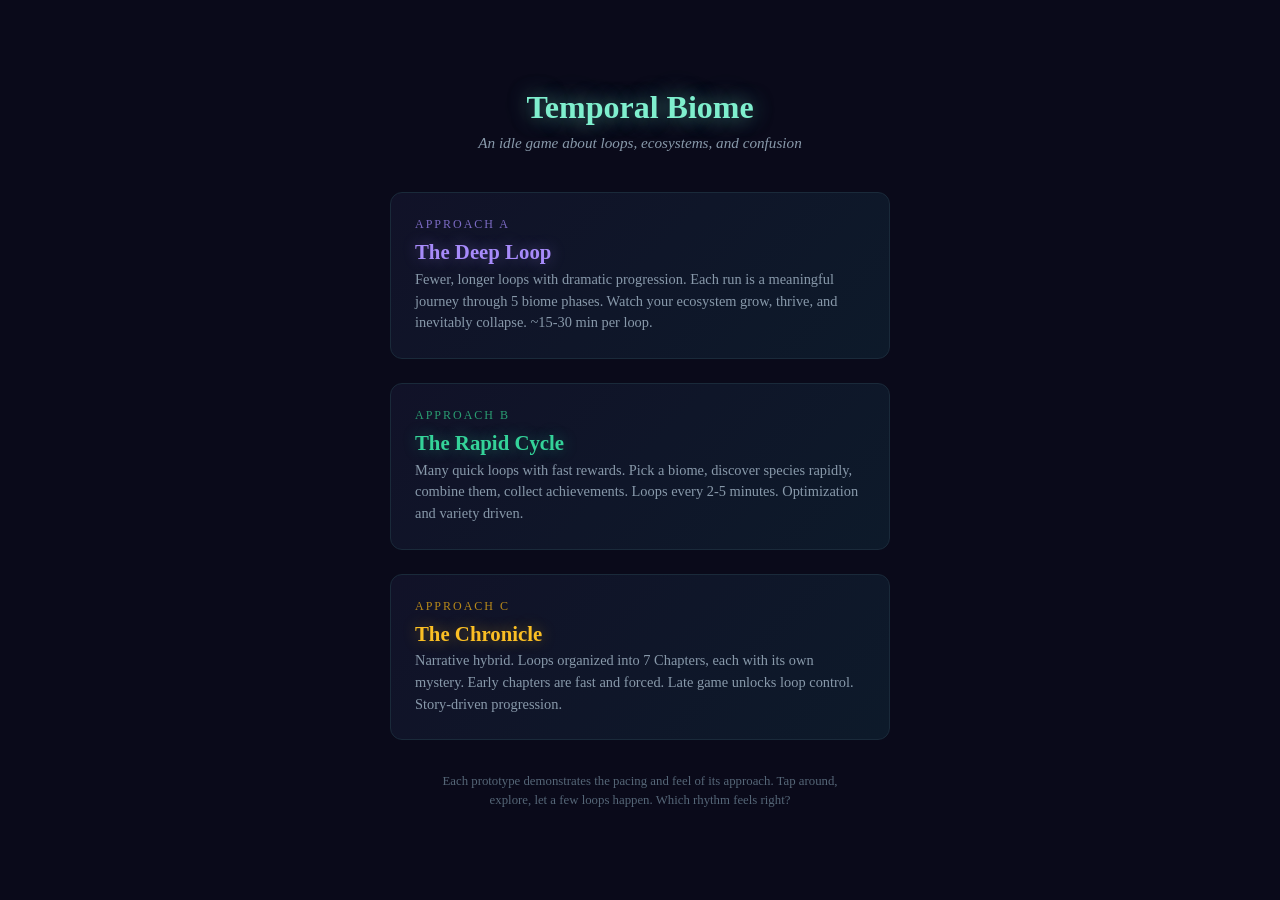
==== index.html @ 584e3f9b "Initial prototypes: three approach mockups for Temporal Biome idle game" ====
<!DOCTYPE html>
<html lang="en">
<head>
<meta charset="UTF-8">
<meta name="viewport" content="width=device-width, initial-scale=1.0">
<title>Temporal Biome — Approach Prototypes</title>
<style>
  * { margin: 0; padding: 0; box-sizing: border-box; }
  body {
    background: #0a0a1a;
    color: #c8d8e8;
    font-family: 'Georgia', serif;
    min-height: 100vh;
    display: flex;
    flex-direction: column;
    align-items: center;
    justify-content: center;
    padding: 2rem 1rem;
  }
  h1 {
    font-size: 2rem;
    color: #7fefce;
    text-shadow: 0 0 20px rgba(127,239,206,0.5), 0 0 40px rgba(127,239,206,0.2);
    margin-bottom: 0.5rem;
    text-align: center;
  }
  .subtitle {
    color: #8899aa;
    font-style: italic;
    margin-bottom: 2.5rem;
    text-align: center;
    font-size: 0.95rem;
  }
  .approaches {
    display: flex;
    flex-direction: column;
    gap: 1.5rem;
    max-width: 500px;
    width: 100%;
  }
  a.card {
    display: block;
    background: linear-gradient(135deg, #111228 0%, #0d1a2a 100%);
    border: 1px solid #1a2a3a;
    border-radius: 12px;
    padding: 1.5rem;
    text-decoration: none;
    color: inherit;
    transition: all 0.3s ease;
  }
  a.card:hover, a.card:active {
    border-color: #3a5a7a;
    background: linear-gradient(135deg, #151638 0%, #102030 100%);
    transform: translateY(-2px);
    box-shadow: 0 8px 30px rgba(127,239,206,0.1);
  }
  .card h2 {
    font-size: 1.3rem;
    margin-bottom: 0.3rem;
  }
  .card .label {
    font-size: 0.75rem;
    text-transform: uppercase;
    letter-spacing: 2px;
    margin-bottom: 0.5rem;
    display: block;
  }
  .card p {
    font-size: 0.9rem;
    color: #8899aa;
    line-height: 1.5;
  }
  .card-a h2 { color: #a78bfa; text-shadow: 0 0 15px rgba(167,139,250,0.4); }
  .card-a .label { color: #7c6bc4; }
  .card-b h2 { color: #34d399; text-shadow: 0 0 15px rgba(52,211,153,0.4); }
  .card-b .label { color: #2a9d72; }
  .card-c h2 { color: #fbbf24; text-shadow: 0 0 15px rgba(251,191,36,0.4); }
  .card-c .label { color: #b8891a; }
  .note {
    margin-top: 2rem;
    font-size: 0.8rem;
    color: #556677;
    text-align: center;
    max-width: 400px;
    line-height: 1.5;
  }
</style>
</head>
<body>
  <h1>Temporal Biome</h1>
  <p class="subtitle">An idle game about loops, ecosystems, and confusion</p>
  <div class="approaches">
    <a href="approach-a/" class="card card-a">
      <span class="label">Approach A</span>
      <h2>The Deep Loop</h2>
      <p>Fewer, longer loops with dramatic progression. Each run is a meaningful journey through 5 biome phases. Watch your ecosystem grow, thrive, and inevitably collapse. ~15-30 min per loop.</p>
    </a>
    <a href="approach-b/" class="card card-b">
      <span class="label">Approach B</span>
      <h2>The Rapid Cycle</h2>
      <p>Many quick loops with fast rewards. Pick a biome, discover species rapidly, combine them, collect achievements. Loops every 2-5 minutes. Optimization and variety driven.</p>
    </a>
    <a href="approach-c/" class="card card-c">
      <span class="label">Approach C</span>
      <h2>The Chronicle</h2>
      <p>Narrative hybrid. Loops organized into 7 Chapters, each with its own mystery. Early chapters are fast and forced. Late game unlocks loop control. Story-driven progression.</p>
    </a>
  </div>
  <p class="note">Each prototype demonstrates the pacing and feel of its approach. Tap around, explore, let a few loops happen. Which rhythm feels right?</p>
</body>
</html>
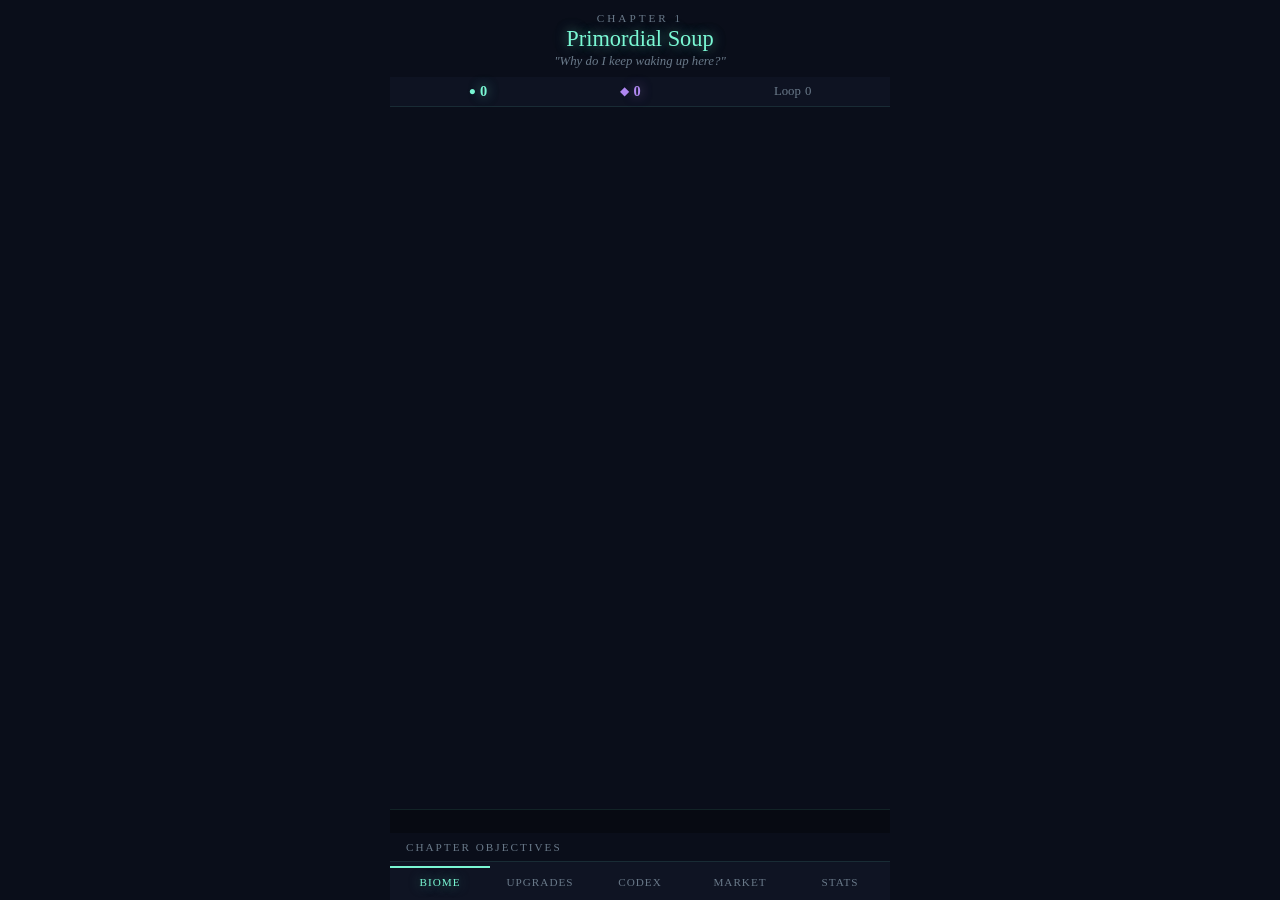
==== commit 35fa4894: "feat: project scaffold with HTML skeleton and dark theme CSS Move old prototypes to prototypes/ dire" ====
--- a/index.html
+++ b/index.html
@@ -2,110 +2,100 @@
 <html lang="en">
 <head>
 <meta charset="UTF-8">
-<meta name="viewport" content="width=device-width, initial-scale=1.0">
-<title>Temporal Biome — Approach Prototypes</title>
-<style>
-  * { margin: 0; padding: 0; box-sizing: border-box; }
-  body {
-    background: #0a0a1a;
-    color: #c8d8e8;
-    font-family: 'Georgia', serif;
-    min-height: 100vh;
-    display: flex;
-    flex-direction: column;
-    align-items: center;
-    justify-content: center;
-    padding: 2rem 1rem;
-  }
-  h1 {
-    font-size: 2rem;
-    color: #7fefce;
-    text-shadow: 0 0 20px rgba(127,239,206,0.5), 0 0 40px rgba(127,239,206,0.2);
-    margin-bottom: 0.5rem;
-    text-align: center;
-  }
-  .subtitle {
-    color: #8899aa;
-    font-style: italic;
-    margin-bottom: 2.5rem;
-    text-align: center;
-    font-size: 0.95rem;
-  }
-  .approaches {
-    display: flex;
-    flex-direction: column;
-    gap: 1.5rem;
-    max-width: 500px;
-    width: 100%;
-  }
-  a.card {
-    display: block;
-    background: linear-gradient(135deg, #111228 0%, #0d1a2a 100%);
-    border: 1px solid #1a2a3a;
-    border-radius: 12px;
-    padding: 1.5rem;
-    text-decoration: none;
-    color: inherit;
-    transition: all 0.3s ease;
-  }
-  a.card:hover, a.card:active {
-    border-color: #3a5a7a;
-    background: linear-gradient(135deg, #151638 0%, #102030 100%);
-    transform: translateY(-2px);
-    box-shadow: 0 8px 30px rgba(127,239,206,0.1);
-  }
-  .card h2 {
-    font-size: 1.3rem;
-    margin-bottom: 0.3rem;
-  }
-  .card .label {
-    font-size: 0.75rem;
-    text-transform: uppercase;
-    letter-spacing: 2px;
-    margin-bottom: 0.5rem;
-    display: block;
-  }
-  .card p {
-    font-size: 0.9rem;
-    color: #8899aa;
-    line-height: 1.5;
-  }
-  .card-a h2 { color: #a78bfa; text-shadow: 0 0 15px rgba(167,139,250,0.4); }
-  .card-a .label { color: #7c6bc4; }
-  .card-b h2 { color: #34d399; text-shadow: 0 0 15px rgba(52,211,153,0.4); }
-  .card-b .label { color: #2a9d72; }
-  .card-c h2 { color: #fbbf24; text-shadow: 0 0 15px rgba(251,191,36,0.4); }
-  .card-c .label { color: #b8891a; }
-  .note {
-    margin-top: 2rem;
-    font-size: 0.8rem;
-    color: #556677;
-    text-align: center;
-    max-width: 400px;
-    line-height: 1.5;
-  }
-</style>
+<meta name="viewport" content="width=device-width, initial-scale=1.0, user-scalable=no, maximum-scale=1.0">
+<title>Temporal Biome</title>
+<link rel="stylesheet" href="css/game.css">
 </head>
 <body>
-  <h1>Temporal Biome</h1>
-  <p class="subtitle">An idle game about loops, ecosystems, and confusion</p>
-  <div class="approaches">
-    <a href="approach-a/" class="card card-a">
-      <span class="label">Approach A</span>
-      <h2>The Deep Loop</h2>
-      <p>Fewer, longer loops with dramatic progression. Each run is a meaningful journey through 5 biome phases. Watch your ecosystem grow, thrive, and inevitably collapse. ~15-30 min per loop.</p>
-    </a>
-    <a href="approach-b/" class="card card-b">
-      <span class="label">Approach B</span>
-      <h2>The Rapid Cycle</h2>
-      <p>Many quick loops with fast rewards. Pick a biome, discover species rapidly, combine them, collect achievements. Loops every 2-5 minutes. Optimization and variety driven.</p>
-    </a>
-    <a href="approach-c/" class="card card-c">
-      <span class="label">Approach C</span>
-      <h2>The Chronicle</h2>
-      <p>Narrative hybrid. Loops organized into 7 Chapters, each with its own mystery. Early chapters are fast and forced. Late game unlocks loop control. Story-driven progression.</p>
-    </a>
+<div id="game">
+  <!-- Chapter Header -->
+  <header id="chapter-header">
+    <div id="chapter-label">Chapter <span id="chapter-num">1</span></div>
+    <div id="chapter-title">Primordial Soup</div>
+    <div id="chapter-subtitle">"Why do I keep waking up here?"</div>
+  </header>
+
+  <!-- Resource Bar -->
+  <div id="resource-bar">
+    <div class="resource" id="res-tr"><span class="res-icon">&#9679;</span> <span id="tr-count">0</span></div>
+    <div class="resource" id="res-em"><span class="res-icon">&#9670;</span> <span id="em-count">0</span></div>
+    <div class="resource" id="res-loop">Loop <span id="loop-count">0</span></div>
   </div>
-  <p class="note">Each prototype demonstrates the pacing and feel of its approach. Tap around, explore, let a few loops happen. Which rhythm feels right?</p>
+
+  <!-- Biome View (default panel) -->
+  <div id="panel-biome" class="panel active">
+    <div id="biome-container">
+      <svg id="biome-svg" xmlns="http://www.w3.org/2000/svg"></svg>
+      <canvas id="particle-canvas"></canvas>
+      <div id="quote-bar"></div>
+    </div>
+    <!-- Catastrophe Bar -->
+    <div id="catastrophe-bar">
+      <div id="catastrophe-fill"></div>
+      <div id="catastrophe-label"></div>
+    </div>
+    <!-- Chapter Objectives -->
+    <div id="objectives">
+      <div id="objectives-title">Chapter Objectives</div>
+      <div id="objectives-list"></div>
+    </div>
+  </div>
+
+  <!-- Upgrades Panel -->
+  <div id="panel-upgrades" class="panel">
+    <div class="panel-scroll">
+      <div id="generators-section"><h3>Generators</h3><div id="generators-list"></div></div>
+      <div id="multipliers-section"><h3>Multipliers</h3><div id="multipliers-list"></div></div>
+      <div id="automation-section"><h3>Automation</h3><div id="automation-list"></div></div>
+      <div id="permanent-section"><h3>Permanent (Echo Matter)</h3><div id="permanent-list"></div></div>
+    </div>
+  </div>
+
+  <!-- Codex Panel -->
+  <div id="panel-codex" class="panel">
+    <div class="panel-scroll">
+      <div id="codex-species"><h3>Species</h3><div id="species-grid"></div></div>
+      <div id="codex-combine"><h3>Combine</h3>
+        <div id="combine-slots"><div id="slot-a" class="combine-slot">?</div><span>+</span><div id="slot-b" class="combine-slot">?</div></div>
+        <button id="combine-btn" disabled>Combine</button>
+        <div id="combine-result"></div>
+      </div>
+      <div id="codex-chronicle"><h3>Chronicle</h3><div id="chronicle-list"></div></div>
+    </div>
+  </div>
+
+  <!-- Market Panel -->
+  <div id="panel-market" class="panel">
+    <div class="panel-scroll">
+      <div id="market-permanent"><h3>Permanent Stock</h3><div id="market-permanent-list"></div></div>
+      <div id="market-rotating"><h3>This Loop's Offerings</h3><div id="market-rotating-list"></div></div>
+    </div>
+  </div>
+
+  <!-- Stats Panel -->
+  <div id="panel-stats" class="panel">
+    <div class="panel-scroll">
+      <div id="stats-achievements"><h3>Achievements</h3><div id="achievements-list"></div></div>
+      <div id="stats-summary"><h3>Stats</h3><div id="stats-detail"></div></div>
+    </div>
+  </div>
+
+  <!-- Bottom Nav -->
+  <nav id="bottom-nav">
+    <button class="nav-btn active" data-panel="biome">Biome</button>
+    <button class="nav-btn" data-panel="upgrades">Upgrades</button>
+    <button class="nav-btn" data-panel="codex">Codex</button>
+    <button class="nav-btn" data-panel="market">Market</button>
+    <button class="nav-btn" data-panel="stats">Stats</button>
+  </nav>
+</div>
+
+<!-- Overlays -->
+<div id="discovery-overlay" class="overlay"></div>
+<div id="catastrophe-overlay" class="overlay"></div>
+<div id="loop-summary-overlay" class="overlay"></div>
+<div id="toast-container"></div>
+
+<script type="module" src="js/main.js"></script>
 </body>
 </html>
--- a/css/game.css
+++ b/css/game.css
@@ -0,0 +1,694 @@
+/* Temporal Biome — Dark Theme */
+:root {
+  --bg: #0a0e1a;
+  --surface: rgba(15, 20, 35, 0.9);
+  --surface-solid: #0f1423;
+  --border: rgba(122, 248, 212, 0.1);
+  --border-hover: rgba(122, 248, 212, 0.25);
+  --accent: #7af8d4;
+  --accent-dim: rgba(122, 248, 212, 0.6);
+  --purple: #b088f0;
+  --amber: #f0c860;
+  --coral: #f06080;
+  --danger: #ff5050;
+  --text: #c8d8e8;
+  --text-dim: #6a7a8a;
+  --text-bright: #e8f0f8;
+  --glow-accent: 0 0 12px rgba(122,248,212,0.5), 0 0 24px rgba(122,248,212,0.2);
+  --glow-purple: 0 0 12px rgba(176,136,240,0.5), 0 0 24px rgba(176,136,240,0.2);
+  --glow-amber: 0 0 12px rgba(240,200,96,0.5), 0 0 24px rgba(240,200,96,0.2);
+  --glow-coral: 0 0 12px rgba(240,96,128,0.5), 0 0 24px rgba(240,96,128,0.2);
+  --font: 'Georgia', 'Times New Roman', serif;
+}
+
+* { margin: 0; padding: 0; box-sizing: border-box; }
+
+html, body {
+  width: 100%; height: 100%;
+  overflow: hidden;
+  background: var(--bg);
+  color: var(--text);
+  font-family: var(--font);
+  font-size: 16px;
+  -webkit-tap-highlight-color: transparent;
+  touch-action: manipulation;
+  user-select: none;
+  -webkit-user-select: none;
+}
+
+#game {
+  display: flex;
+  flex-direction: column;
+  height: 100vh;
+  height: 100dvh;
+  max-width: 500px;
+  margin: 0 auto;
+  position: relative;
+}
+
+/* ─── Chapter Header ─── */
+#chapter-header {
+  text-align: center;
+  padding: 12px 16px 8px;
+  flex-shrink: 0;
+}
+#chapter-label {
+  font-size: 0.7rem;
+  text-transform: uppercase;
+  letter-spacing: 3px;
+  color: var(--text-dim);
+}
+#chapter-title {
+  font-size: 1.4rem;
+  color: var(--accent);
+  text-shadow: var(--glow-accent);
+  margin: 2px 0;
+}
+#chapter-subtitle {
+  font-size: 0.8rem;
+  font-style: italic;
+  color: var(--text-dim);
+}
+
+/* ─── Resource Bar ─── */
+#resource-bar {
+  display: flex;
+  justify-content: space-around;
+  padding: 6px 12px;
+  background: var(--surface);
+  border-bottom: 1px solid var(--border);
+  flex-shrink: 0;
+  position: sticky;
+  top: 0;
+  z-index: 10;
+}
+.resource {
+  display: flex;
+  align-items: center;
+  gap: 4px;
+  font-size: 0.9rem;
+}
+.res-icon { font-size: 0.75rem; }
+#res-tr .res-icon { color: var(--accent); }
+#res-em .res-icon { color: var(--purple); }
+#res-loop { color: var(--text-dim); font-size: 0.8rem; }
+#tr-count { color: var(--accent); font-weight: bold; text-shadow: var(--glow-accent); }
+#em-count { color: var(--purple); font-weight: bold; text-shadow: var(--glow-purple); }
+
+/* ─── Panels ─── */
+.panel {
+  display: none;
+  flex: 1;
+  overflow: hidden;
+  position: relative;
+}
+.panel.active { display: flex; flex-direction: column; }
+.panel-scroll {
+  flex: 1;
+  overflow-y: auto;
+  -webkit-overflow-scrolling: touch;
+  padding: 12px 16px 20px;
+}
+.panel-scroll h3 {
+  font-size: 0.85rem;
+  text-transform: uppercase;
+  letter-spacing: 2px;
+  color: var(--text-dim);
+  margin: 16px 0 8px;
+  padding-bottom: 4px;
+  border-bottom: 1px solid var(--border);
+}
+.panel-scroll h3:first-child { margin-top: 0; }
+
+/* ─── Biome Panel ─── */
+#biome-container {
+  flex: 1;
+  position: relative;
+  overflow: hidden;
+  min-height: 200px;
+}
+#biome-svg {
+  position: absolute;
+  top: 0; left: 0;
+  width: 100%; height: 100%;
+}
+#particle-canvas {
+  position: absolute;
+  top: 0; left: 0;
+  width: 100%; height: 100%;
+  pointer-events: none;
+}
+#quote-bar {
+  position: absolute;
+  bottom: 0; left: 0; right: 0;
+  padding: 8px 16px;
+  background: linear-gradient(transparent, rgba(10,14,26,0.9));
+  font-style: italic;
+  font-size: 0.8rem;
+  color: var(--text-dim);
+  text-align: center;
+  min-height: 36px;
+  pointer-events: none;
+}
+
+/* ─── Catastrophe Bar ─── */
+#catastrophe-bar {
+  height: 24px;
+  background: rgba(0,0,0,0.3);
+  position: relative;
+  flex-shrink: 0;
+  border-top: 1px solid var(--border);
+}
+#catastrophe-fill {
+  height: 100%;
+  width: 0%;
+  background: linear-gradient(90deg, var(--accent), var(--amber));
+  transition: width 0.3s ease, background 0.5s ease;
+}
+#catastrophe-bar.warning #catastrophe-fill {
+  background: linear-gradient(90deg, var(--amber), var(--coral));
+}
+#catastrophe-bar.critical #catastrophe-fill {
+  background: linear-gradient(90deg, var(--coral), var(--danger));
+  animation: pulse-bar 0.5s ease-in-out infinite;
+}
+#catastrophe-label {
+  position: absolute;
+  top: 50%; left: 50%;
+  transform: translate(-50%, -50%);
+  font-size: 0.65rem;
+  text-transform: uppercase;
+  letter-spacing: 2px;
+  color: var(--text-dim);
+}
+
+/* ─── Objectives ─── */
+#objectives {
+  padding: 8px 16px 4px;
+  flex-shrink: 0;
+}
+#objectives-title {
+  font-size: 0.7rem;
+  text-transform: uppercase;
+  letter-spacing: 2px;
+  color: var(--text-dim);
+  margin-bottom: 4px;
+}
+#objectives-list {
+  display: flex;
+  flex-direction: column;
+  gap: 2px;
+}
+.objective {
+  font-size: 0.75rem;
+  color: var(--text-dim);
+  display: flex;
+  align-items: center;
+  gap: 6px;
+}
+.objective.complete {
+  color: var(--accent);
+  text-decoration: line-through;
+  text-decoration-color: var(--accent-dim);
+}
+.objective-check {
+  width: 14px; height: 14px;
+  border: 1px solid var(--border);
+  border-radius: 3px;
+  display: inline-flex;
+  align-items: center;
+  justify-content: center;
+  font-size: 0.6rem;
+  flex-shrink: 0;
+}
+.objective.complete .objective-check {
+  border-color: var(--accent);
+  color: var(--accent);
+}
+
+/* ─── Buy Buttons ─── */
+.buy-row {
+  display: flex;
+  align-items: center;
+  justify-content: space-between;
+  padding: 10px 12px;
+  margin: 4px 0;
+  background: var(--surface);
+  border: 1px solid var(--border);
+  border-radius: 8px;
+  cursor: pointer;
+  transition: border-color 0.2s, transform 0.1s;
+}
+.buy-row:active:not(.disabled) {
+  transform: scale(0.98);
+  border-color: var(--accent);
+}
+.buy-row.disabled {
+  opacity: 0.5;
+  cursor: default;
+}
+.buy-row:not(.disabled):hover {
+  border-color: var(--border-hover);
+}
+.buy-info {
+  flex: 1;
+}
+.buy-name {
+  font-size: 0.85rem;
+  color: var(--text-bright);
+}
+.buy-detail {
+  font-size: 0.7rem;
+  color: var(--text-dim);
+  margin-top: 2px;
+}
+.buy-count {
+  font-size: 0.75rem;
+  color: var(--text-dim);
+  margin-left: 8px;
+}
+.buy-cost {
+  font-size: 0.85rem;
+  font-weight: bold;
+  margin-left: 12px;
+  white-space: nowrap;
+}
+.buy-cost.affordable { color: var(--accent); }
+.buy-cost.unaffordable { color: var(--danger); }
+.buy-cost.em { color: var(--purple); }
+
+/* ─── Species Grid ─── */
+#species-grid {
+  display: grid;
+  grid-template-columns: repeat(auto-fill, minmax(80px, 1fr));
+  gap: 8px;
+}
+.species-card {
+  aspect-ratio: 1;
+  background: var(--surface);
+  border: 1px solid var(--border);
+  border-radius: 8px;
+  display: flex;
+  flex-direction: column;
+  align-items: center;
+  justify-content: center;
+  padding: 6px;
+  cursor: pointer;
+  transition: border-color 0.2s;
+}
+.species-card:hover { border-color: var(--border-hover); }
+.species-card.selected { border-color: var(--accent); box-shadow: var(--glow-accent); }
+.species-card.undiscovered { opacity: 0.3; cursor: default; }
+.species-card svg { width: 40px; height: 40px; }
+.species-name {
+  font-size: 0.6rem;
+  text-align: center;
+  margin-top: 4px;
+  color: var(--text-dim);
+}
+
+/* ─── Combine Slots ─── */
+#combine-slots {
+  display: flex;
+  align-items: center;
+  justify-content: center;
+  gap: 12px;
+  margin: 12px 0;
+}
+.combine-slot {
+  width: 60px; height: 60px;
+  background: var(--surface);
+  border: 2px dashed var(--border);
+  border-radius: 8px;
+  display: flex;
+  align-items: center;
+  justify-content: center;
+  font-size: 1.5rem;
+  color: var(--text-dim);
+  cursor: pointer;
+}
+.combine-slot.filled { border-style: solid; border-color: var(--accent); }
+#combine-slots span {
+  font-size: 1.2rem;
+  color: var(--text-dim);
+}
+#combine-btn {
+  display: block;
+  margin: 0 auto;
+  padding: 8px 24px;
+  background: var(--surface);
+  border: 1px solid var(--accent);
+  color: var(--accent);
+  border-radius: 6px;
+  font-family: var(--font);
+  font-size: 0.85rem;
+  cursor: pointer;
+  transition: all 0.2s;
+}
+#combine-btn:hover:not(:disabled) {
+  background: rgba(122, 248, 212, 0.1);
+  text-shadow: var(--glow-accent);
+}
+#combine-btn:disabled {
+  opacity: 0.3;
+  cursor: default;
+  border-color: var(--text-dim);
+  color: var(--text-dim);
+}
+#combine-result {
+  text-align: center;
+  margin-top: 8px;
+  font-size: 0.8rem;
+  color: var(--text-dim);
+  font-style: italic;
+  min-height: 20px;
+}
+
+/* ─── Chronicle ─── */
+#chronicle-list {
+  display: flex;
+  flex-direction: column;
+  gap: 8px;
+}
+.chronicle-entry {
+  padding: 8px 12px;
+  background: var(--surface);
+  border-left: 2px solid var(--accent);
+  border-radius: 0 6px 6px 0;
+  font-size: 0.8rem;
+  line-height: 1.4;
+  color: var(--text);
+  font-style: italic;
+}
+.chronicle-time {
+  font-size: 0.65rem;
+  color: var(--text-dim);
+  font-style: normal;
+  display: block;
+  margin-bottom: 4px;
+}
+
+/* ─── Stats ─── */
+#achievements-list {
+  display: flex;
+  flex-direction: column;
+  gap: 4px;
+}
+.achievement-row {
+  display: flex;
+  align-items: center;
+  gap: 8px;
+  padding: 8px 10px;
+  background: var(--surface);
+  border: 1px solid var(--border);
+  border-radius: 6px;
+  font-size: 0.8rem;
+}
+.achievement-row.earned {
+  border-color: var(--amber);
+}
+.achievement-icon {
+  font-size: 1.1rem;
+  flex-shrink: 0;
+}
+.achievement-info { flex: 1; }
+.achievement-name { color: var(--text-bright); }
+.achievement-desc { font-size: 0.7rem; color: var(--text-dim); }
+.achievement-row.locked { opacity: 0.4; }
+.achievement-row.locked .achievement-name { color: var(--text-dim); }
+
+#stats-detail {
+  font-size: 0.8rem;
+  line-height: 1.8;
+  color: var(--text-dim);
+}
+#stats-detail span { color: var(--text-bright); }
+
+/* ─── Bottom Nav ─── */
+#bottom-nav {
+  display: flex;
+  flex-shrink: 0;
+  background: var(--surface-solid);
+  border-top: 1px solid var(--border);
+  padding: 4px 0;
+  padding-bottom: max(4px, env(safe-area-inset-bottom));
+}
+.nav-btn {
+  flex: 1;
+  background: none;
+  border: none;
+  color: var(--text-dim);
+  font-family: var(--font);
+  font-size: 0.7rem;
+  padding: 8px 4px;
+  cursor: pointer;
+  text-transform: uppercase;
+  letter-spacing: 1px;
+  transition: color 0.2s;
+  border-top: 2px solid transparent;
+}
+.nav-btn.active {
+  color: var(--accent);
+  border-top-color: var(--accent);
+  text-shadow: var(--glow-accent);
+}
+.nav-btn:hover:not(.active) { color: var(--text); }
+
+/* ─── Overlays ─── */
+.overlay {
+  display: none;
+  position: fixed;
+  top: 0; left: 0; right: 0; bottom: 0;
+  z-index: 100;
+  background: rgba(5, 8, 15, 0.95);
+  flex-direction: column;
+  align-items: center;
+  justify-content: center;
+  padding: 24px;
+  text-align: center;
+}
+.overlay.visible {
+  display: flex;
+  animation: fadeIn 0.3s ease;
+}
+
+/* Discovery overlay */
+.discovery-species-name {
+  font-size: 1.5rem;
+  color: var(--accent);
+  text-shadow: var(--glow-accent);
+  margin: 16px 0 8px;
+}
+.discovery-desc {
+  font-size: 0.9rem;
+  color: var(--text);
+  max-width: 300px;
+  line-height: 1.5;
+}
+.discovery-quote {
+  font-style: italic;
+  font-size: 0.8rem;
+  color: var(--text-dim);
+  max-width: 300px;
+  margin-top: 16px;
+  line-height: 1.4;
+}
+.discovery-tap {
+  font-size: 0.7rem;
+  color: var(--text-dim);
+  margin-top: 24px;
+  animation: pulse 2s ease-in-out infinite;
+}
+
+/* Loop summary */
+.loop-summary-title {
+  font-size: 1.3rem;
+  color: var(--coral);
+  text-shadow: var(--glow-coral);
+  margin-bottom: 20px;
+}
+.loop-summary-stat {
+  font-size: 0.9rem;
+  color: var(--text);
+  margin: 6px 0;
+}
+.loop-summary-stat span {
+  color: var(--accent);
+  font-weight: bold;
+}
+.loop-summary-em {
+  font-size: 1.1rem;
+  color: var(--purple);
+  text-shadow: var(--glow-purple);
+  margin: 16px 0;
+}
+.loop-summary-btn {
+  margin-top: 20px;
+  padding: 10px 32px;
+  background: var(--surface);
+  border: 1px solid var(--accent);
+  color: var(--accent);
+  border-radius: 6px;
+  font-family: var(--font);
+  font-size: 0.9rem;
+  cursor: pointer;
+  transition: all 0.2s;
+}
+.loop-summary-btn:hover {
+  background: rgba(122, 248, 212, 0.1);
+  text-shadow: var(--glow-accent);
+}
+
+/* Catastrophe overlay */
+.catastrophe-text {
+  font-size: 1.5rem;
+  color: var(--danger);
+  text-shadow: 0 0 20px rgba(255,80,80,0.6), 0 0 40px rgba(255,80,80,0.3);
+  animation: shake 0.3s ease-in-out 3;
+}
+
+/* ─── Toast Notifications ─── */
+#toast-container {
+  position: fixed;
+  bottom: 80px;
+  left: 50%;
+  transform: translateX(-50%);
+  z-index: 200;
+  display: flex;
+  flex-direction: column-reverse;
+  gap: 6px;
+  pointer-events: none;
+  max-width: 400px;
+  width: calc(100% - 32px);
+}
+.toast {
+  padding: 8px 16px;
+  border-radius: 6px;
+  font-size: 0.8rem;
+  text-align: center;
+  animation: toastIn 0.3s ease, toastOut 0.3s ease 2.7s forwards;
+  pointer-events: none;
+}
+.toast-discovery {
+  background: rgba(122, 248, 212, 0.15);
+  border: 1px solid var(--accent);
+  color: var(--accent);
+}
+.toast-achievement {
+  background: rgba(240, 200, 96, 0.15);
+  border: 1px solid var(--amber);
+  color: var(--amber);
+}
+.toast-warning {
+  background: rgba(240, 96, 128, 0.15);
+  border: 1px solid var(--coral);
+  color: var(--coral);
+}
+.toast-story {
+  background: rgba(176, 136, 240, 0.15);
+  border: 1px solid var(--purple);
+  color: var(--purple);
+}
+
+/* ─── Anomaly elements ─── */
+.anomaly {
+  position: absolute;
+  cursor: pointer;
+  animation: anomalyFloat 2s ease-in-out infinite;
+  filter: drop-shadow(0 0 8px currentColor);
+  transition: opacity 0.3s;
+  pointer-events: auto;
+}
+.anomaly.tapped {
+  opacity: 0;
+  transform: scale(1.5);
+  transition: opacity 0.2s, transform 0.2s;
+}
+
+/* Chain display */
+#chain-display {
+  position: absolute;
+  top: 40%;
+  left: 50%;
+  transform: translate(-50%, -50%);
+  font-size: 1.5rem;
+  font-weight: bold;
+  color: var(--amber);
+  text-shadow: var(--glow-amber);
+  pointer-events: none;
+  opacity: 0;
+  transition: opacity 0.3s;
+  z-index: 5;
+}
+#chain-display.visible { opacity: 1; animation: pulse 0.5s ease-in-out; }
+
+/* ─── Animations ─── */
+@keyframes pulse {
+  0%, 100% { opacity: 1; }
+  50% { opacity: 0.5; }
+}
+@keyframes pulse-bar {
+  0%, 100% { opacity: 1; }
+  50% { opacity: 0.7; }
+}
+@keyframes fadeIn {
+  from { opacity: 0; }
+  to { opacity: 1; }
+}
+@keyframes shake {
+  0%, 100% { transform: translateX(0); }
+  25% { transform: translateX(-5px); }
+  75% { transform: translateX(5px); }
+}
+@keyframes toastIn {
+  from { opacity: 0; transform: translateY(20px); }
+  to { opacity: 1; transform: translateY(0); }
+}
+@keyframes toastOut {
+  from { opacity: 1; }
+  to { opacity: 0; transform: translateY(-10px); }
+}
+@keyframes anomalyFloat {
+  0%, 100% { transform: translateY(0); }
+  50% { transform: translateY(-6px); }
+}
+@keyframes breathe {
+  0%, 100% { opacity: 0.6; }
+  50% { opacity: 1; }
+}
+@keyframes ripple {
+  0% { transform: scale(1); opacity: 0.5; }
+  100% { transform: scale(2.5); opacity: 0; }
+}
+
+/* ─── Scrollbar ─── */
+.panel-scroll::-webkit-scrollbar { width: 4px; }
+.panel-scroll::-webkit-scrollbar-track { background: transparent; }
+.panel-scroll::-webkit-scrollbar-thumb { background: var(--border); border-radius: 2px; }
+
+/* ─── Market ─── */
+.market-item {
+  display: flex;
+  align-items: center;
+  justify-content: space-between;
+  padding: 10px 12px;
+  margin: 4px 0;
+  background: var(--surface);
+  border: 1px solid var(--border);
+  border-radius: 8px;
+}
+.market-item.sold { opacity: 0.3; }
+.market-info { flex: 1; }
+.market-name { font-size: 0.85rem; color: var(--text-bright); }
+.market-desc { font-size: 0.7rem; color: var(--text-dim); }
+.market-buy {
+  padding: 6px 14px;
+  background: none;
+  border: 1px solid var(--accent);
+  color: var(--accent);
+  border-radius: 4px;
+  font-family: var(--font);
+  font-size: 0.75rem;
+  cursor: pointer;
+}
+.market-buy:disabled { opacity: 0.3; cursor: default; }
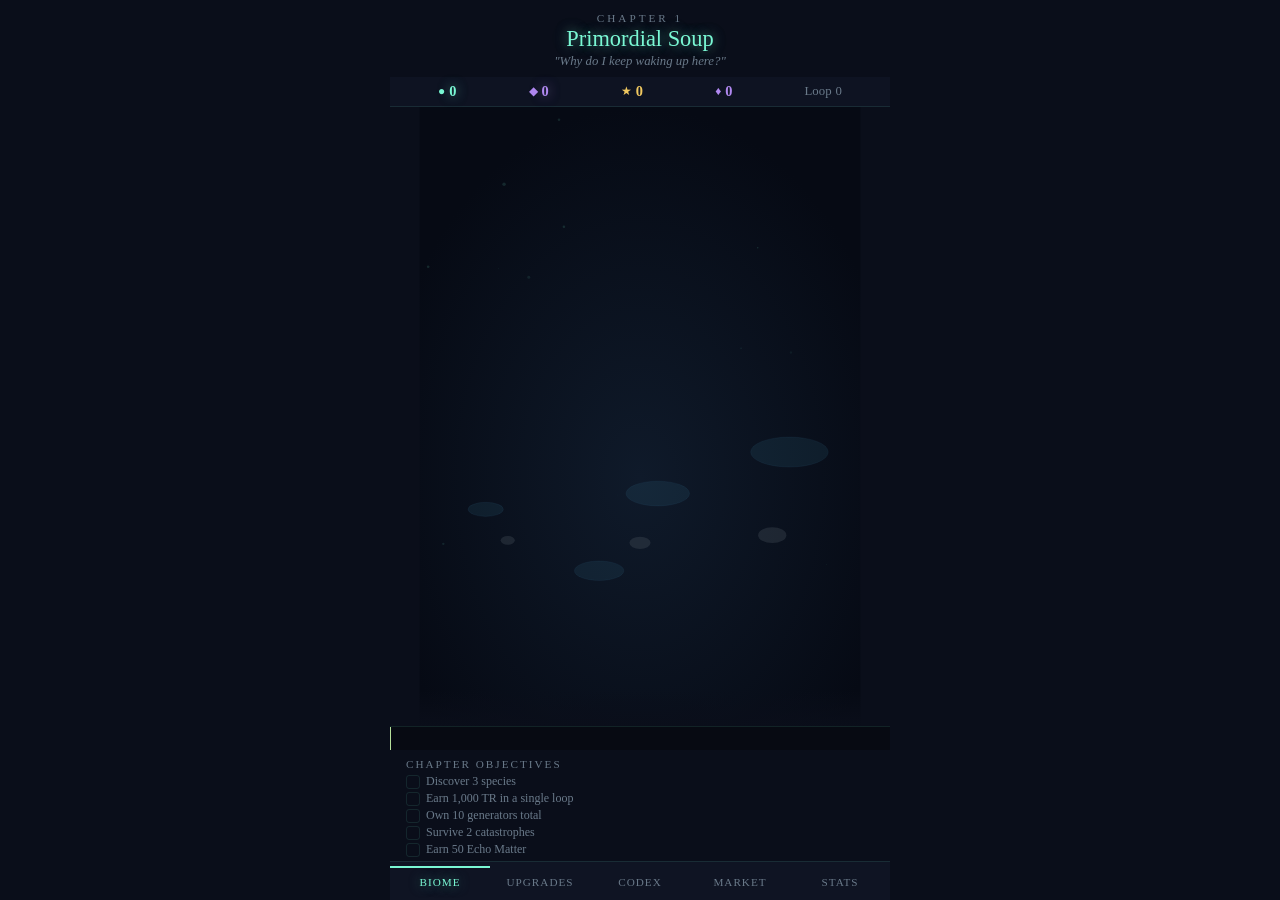
==== commit 20c743fc: "fix: show anomaly tokens and memory shards in resource bar Purple diamonds (fragments) give memory s" ====
--- a/index.html
+++ b/index.html
@@ -19,6 +19,8 @@
   <div id="resource-bar">
     <div class="resource" id="res-tr"><span class="res-icon">&#9679;</span> <span id="tr-count">0</span></div>
     <div class="resource" id="res-em"><span class="res-icon">&#9670;</span> <span id="em-count">0</span></div>
+    <div class="resource" id="res-tokens"><span class="res-icon">&#9733;</span> <span id="token-count">0</span></div>
+    <div class="resource" id="res-shards"><span class="res-icon">&#9830;</span> <span id="shard-count">0</span></div>
     <div class="resource" id="res-loop">Loop <span id="loop-count">0</span></div>
   </div>
 
--- a/css/game.css
+++ b/css/game.css
@@ -91,9 +91,13 @@
 .res-icon { font-size: 0.75rem; }
 #res-tr .res-icon { color: var(--accent); }
 #res-em .res-icon { color: var(--purple); }
+#res-tokens .res-icon { color: var(--amber); }
+#res-shards .res-icon { color: var(--purple); }
 #res-loop { color: var(--text-dim); font-size: 0.8rem; }
 #tr-count { color: var(--accent); font-weight: bold; text-shadow: var(--glow-accent); }
 #em-count { color: var(--purple); font-weight: bold; text-shadow: var(--glow-purple); }
+#token-count { color: var(--amber); font-weight: bold; }
+#shard-count { color: var(--purple); font-weight: bold; }
 
 /* ─── Panels ─── */
 .panel {
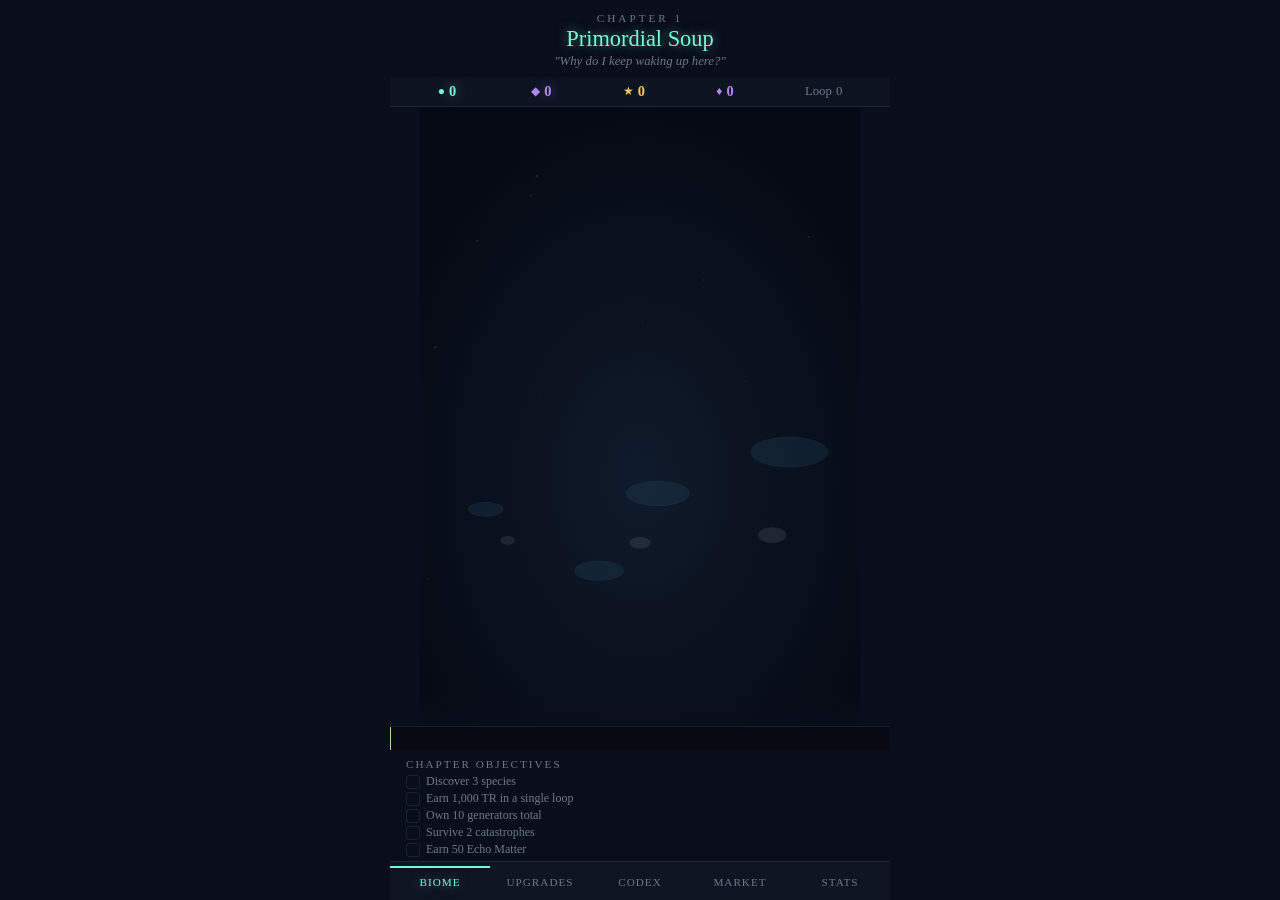
==== commit 8aa25d4b: "fix: timer bugs, production rate display, discovery pacing, anomaly rendering - Fix saveTimer/progre" ====
--- a/index.html
+++ b/index.html
@@ -17,7 +17,7 @@
 
   <!-- Resource Bar -->
   <div id="resource-bar">
-    <div class="resource" id="res-tr"><span class="res-icon">&#9679;</span> <span id="tr-count">0</span></div>
+    <div class="resource" id="res-tr"><span class="res-icon">&#9679;</span> <span id="tr-count">0</span> <span id="tr-rate" class="res-rate"></span></div>
     <div class="resource" id="res-em"><span class="res-icon">&#9670;</span> <span id="em-count">0</span></div>
     <div class="resource" id="res-tokens"><span class="res-icon">&#9733;</span> <span id="token-count">0</span></div>
     <div class="resource" id="res-shards"><span class="res-icon">&#9830;</span> <span id="shard-count">0</span></div>
--- a/css/game.css
+++ b/css/game.css
@@ -95,6 +95,7 @@
 #res-shards .res-icon { color: var(--purple); }
 #res-loop { color: var(--text-dim); font-size: 0.8rem; }
 #tr-count { color: var(--accent); font-weight: bold; text-shadow: var(--glow-accent); }
+.res-rate { font-size: 0.65rem; color: var(--text-dim); font-weight: normal; }
 #em-count { color: var(--purple); font-weight: bold; text-shadow: var(--glow-purple); }
 #token-count { color: var(--amber); font-weight: bold; }
 #shard-count { color: var(--purple); font-weight: bold; }
@@ -657,8 +658,8 @@
   50% { transform: translateY(-6px); }
 }
 @keyframes breathe {
-  0%, 100% { opacity: 0.6; }
-  50% { opacity: 1; }
+  0%, 100% { opacity: 0.6; transform: scale(1); }
+  50% { opacity: 1; transform: scale(1.15); }
 }
 @keyframes ripple {
   0% { transform: scale(1); opacity: 0.5; }
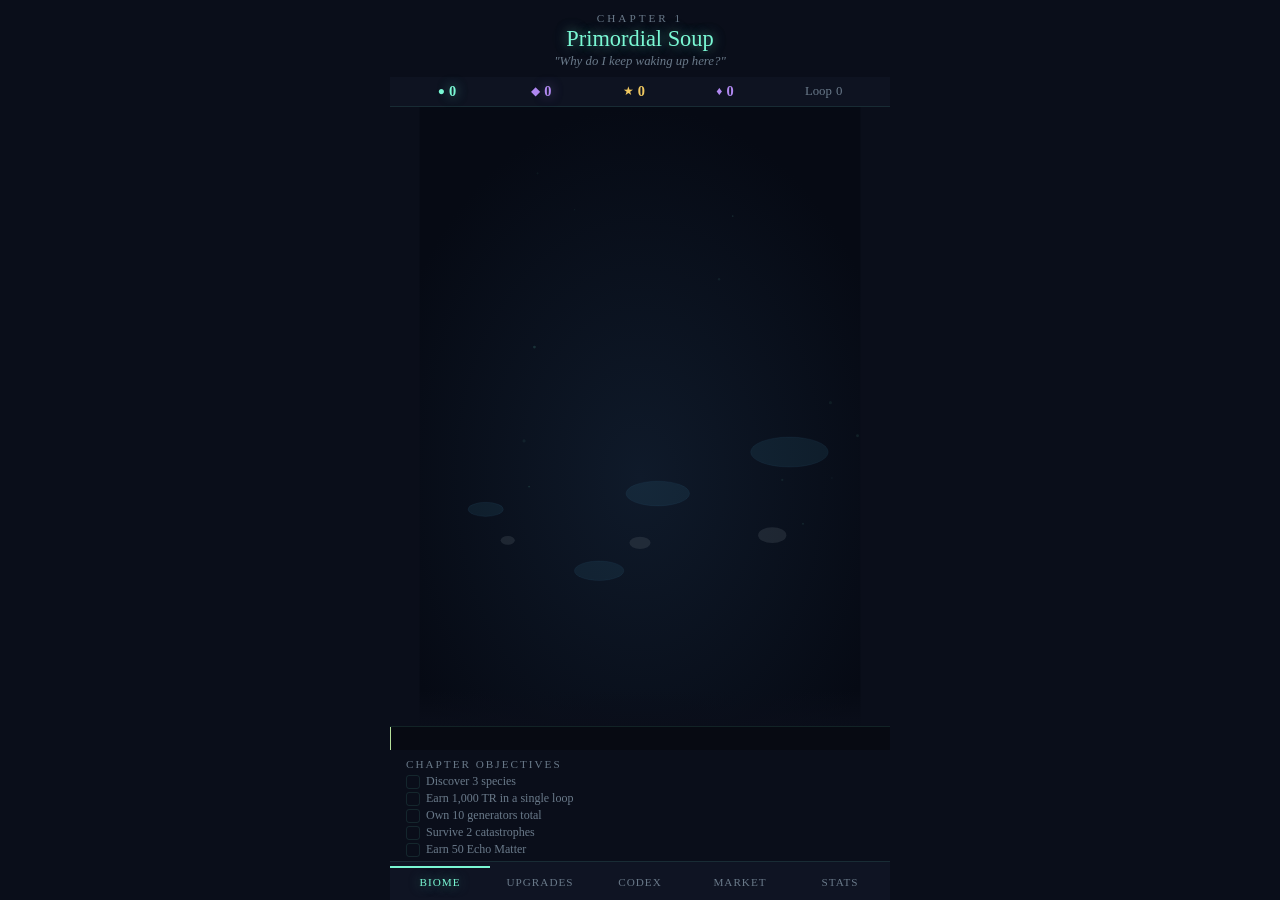
==== commit aa9ff4d9: "feat: complete Phase 1 — marketplace, temporal rift, catastrophe visuals - Add Temporal Rift as 5th " ====
--- a/index.html
+++ b/index.html
@@ -23,6 +23,9 @@
     <div class="resource" id="res-shards"><span class="res-icon">&#9830;</span> <span id="shard-count">0</span></div>
     <div class="resource" id="res-loop">Loop <span id="loop-count">0</span></div>
   </div>
+
+  <!-- Active Buffs -->
+  <div id="buff-bar" style="display:none;"></div>
 
   <!-- Biome View (default panel) -->
   <div id="panel-biome" class="panel active">
@@ -92,6 +95,9 @@
   </nav>
 </div>
 
+<!-- Catastrophe tint -->
+<div id="catastrophe-tint"></div>
+
 <!-- Overlays -->
 <div id="discovery-overlay" class="overlay"></div>
 <div id="catastrophe-overlay" class="overlay"></div>
--- a/css/game.css
+++ b/css/game.css
@@ -89,6 +89,26 @@
   font-size: 0.9rem;
 }
 .res-icon { font-size: 0.75rem; }
+
+/* ─── Buff Bar ─── */
+#buff-bar {
+  display: flex;
+  justify-content: center;
+  gap: 6px;
+  padding: 3px 8px;
+  background: rgba(15, 20, 35, 0.7);
+  flex-shrink: 0;
+  flex-wrap: wrap;
+}
+.buff-pill {
+  font-size: 0.65rem;
+  padding: 2px 8px;
+  border-radius: 10px;
+  background: rgba(122, 248, 212, 0.15);
+  border: 1px solid rgba(122, 248, 212, 0.3);
+  color: var(--accent);
+  letter-spacing: 0.5px;
+}
 #res-tr .res-icon { color: var(--accent); }
 #res-em .res-icon { color: var(--purple); }
 #res-tokens .res-icon { color: var(--amber); }
@@ -177,6 +197,29 @@
   background: linear-gradient(90deg, var(--coral), var(--danger));
   animation: pulse-bar 0.5s ease-in-out infinite;
 }
+
+/* Catastrophe screen tint overlay */
+#catastrophe-tint {
+  position: fixed;
+  top: 0; left: 0; right: 0; bottom: 0;
+  pointer-events: none;
+  z-index: 3;
+  transition: opacity 1s ease, background 1s ease;
+  opacity: 0;
+}
+#catastrophe-tint.warning {
+  opacity: 1;
+  background: radial-gradient(ellipse at center, transparent 40%, rgba(240, 96, 128, 0.06) 100%);
+}
+#catastrophe-tint.critical {
+  opacity: 1;
+  background: radial-gradient(ellipse at center, transparent 20%, rgba(255, 50, 50, 0.12) 100%);
+  animation: tint-pulse 2s ease-in-out infinite;
+}
+@keyframes tint-pulse {
+  0%, 100% { opacity: 0.8; }
+  50% { opacity: 1; }
+}
 #catastrophe-label {
   position: absolute;
   top: 50%; left: 50%;
@@ -512,10 +555,17 @@
   text-shadow: var(--glow-coral);
   margin-bottom: 20px;
 }
+.loop-summary-stats {
+  width: 100%;
+  max-width: 260px;
+  margin: 0 auto 8px;
+}
 .loop-summary-stat {
-  font-size: 0.9rem;
-  color: var(--text);
-  margin: 6px 0;
+  font-size: 0.85rem;
+  color: var(--text-dim);
+  margin: 4px 0;
+  display: flex;
+  justify-content: space-between;
 }
 .loop-summary-stat span {
   color: var(--accent);
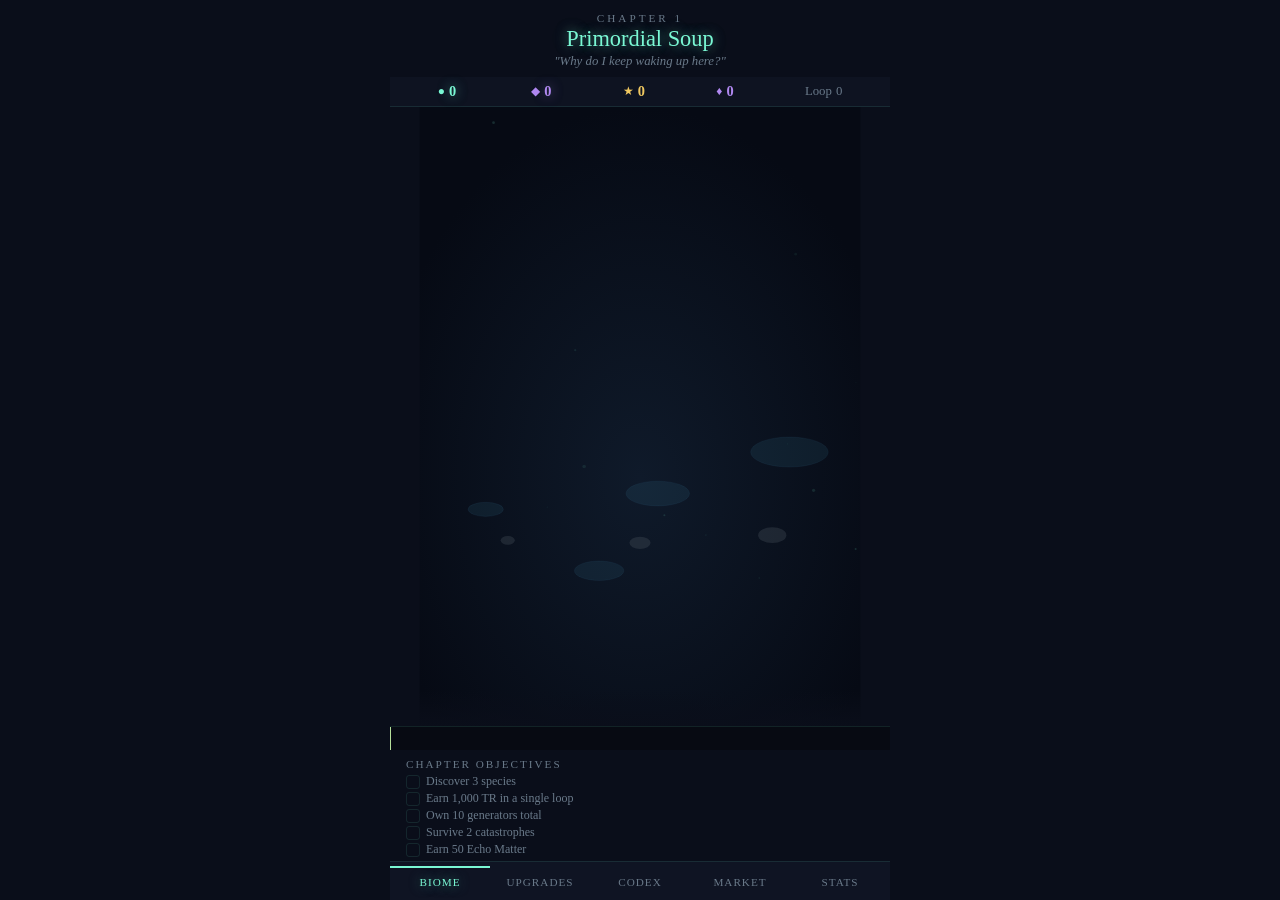
==== commit 23437b40: "feat: implement Phase 2 — Chapter 2 'The First Garden' Add symbiosis system (species pair bonuses), " ====
--- a/index.html
+++ b/index.html
@@ -60,6 +60,7 @@
   <div id="panel-codex" class="panel">
     <div class="panel-scroll">
       <div id="codex-species"><h3>Species</h3><div id="species-grid"></div></div>
+      <div id="codex-synergies"><h3>Synergies</h3><div id="synergy-list"></div></div>
       <div id="codex-combine"><h3>Combine</h3>
         <div id="combine-slots"><div id="slot-a" class="combine-slot">?</div><span>+</span><div id="slot-b" class="combine-slot">?</div></div>
         <button id="combine-btn" disabled>Combine</button>
@@ -102,6 +103,7 @@
 <div id="discovery-overlay" class="overlay"></div>
 <div id="catastrophe-overlay" class="overlay"></div>
 <div id="loop-summary-overlay" class="overlay"></div>
+<div id="chapter-transition-overlay" class="overlay"></div>
 <div id="toast-container"></div>
 
 <script type="module" src="js/main.js"></script>
--- a/css/game.css
+++ b/css/game.css
@@ -602,6 +602,65 @@
   animation: shake 0.3s ease-in-out 3;
 }
 
+/* Synergy list */
+.synergy-row {
+  display: flex;
+  justify-content: space-between;
+  align-items: center;
+  padding: 6px 8px;
+  margin: 2px 0;
+  font-size: 0.8rem;
+  color: var(--text);
+  background: rgba(122, 248, 212, 0.04);
+  border-radius: 4px;
+  gap: 6px;
+}
+.synergy-bonus {
+  color: var(--accent);
+  font-size: 0.7rem;
+  white-space: nowrap;
+}
+
+/* Chapter transition overlay */
+.chapter-transition-label {
+  font-size: 0.8rem;
+  text-transform: uppercase;
+  letter-spacing: 4px;
+  color: var(--text-dim);
+  margin-bottom: 8px;
+  animation: fadeIn 1s ease;
+}
+.chapter-transition-name {
+  font-size: 1.6rem;
+  color: #fff;
+  text-shadow: 0 0 30px rgba(255,255,255,0.5), 0 0 60px rgba(255,255,255,0.2);
+  margin-bottom: 12px;
+  animation: fadeIn 1.2s ease;
+}
+.chapter-transition-subtitle {
+  font-size: 0.9rem;
+  font-style: italic;
+  color: var(--accent);
+  text-shadow: var(--glow-accent);
+  margin-bottom: 24px;
+  animation: fadeIn 1.5s ease;
+}
+.chapter-transition-quote {
+  font-size: 0.85rem;
+  color: var(--text);
+  max-width: 280px;
+  line-height: 1.5;
+  animation: fadeIn 2s ease;
+}
+.chapter-transition-tap {
+  margin-top: 32px;
+  font-size: 0.7rem;
+  color: var(--text-dim);
+  text-transform: uppercase;
+  letter-spacing: 2px;
+  animation: pulse 2s ease-in-out infinite;
+}
+
 /* ─── Toast Notifications ─── */
 #toast-container {
   position: fixed;
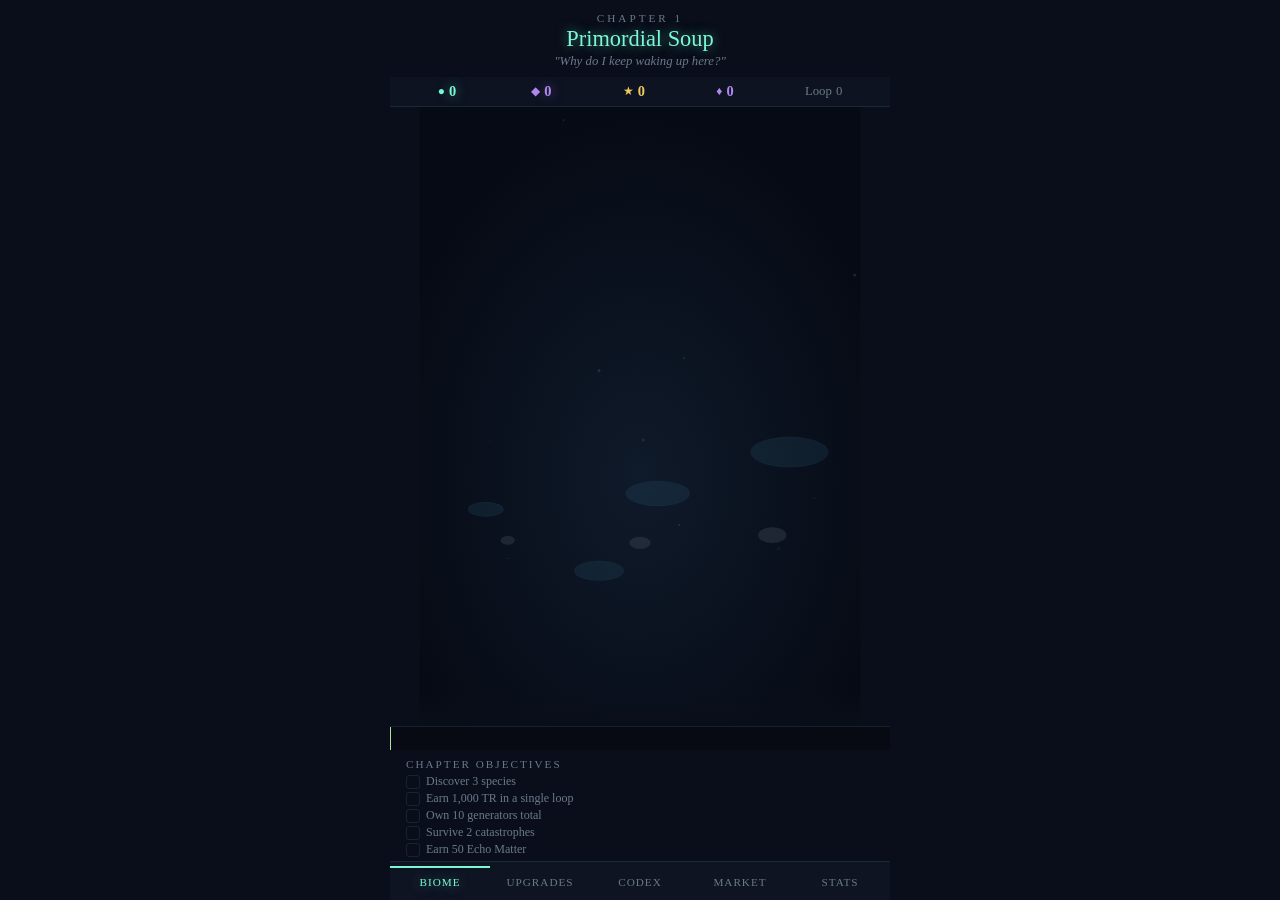
==== commit 495eab71: "feat: implement Phase 3 — Chapter 3 'Fungal Dominion' Add complete Ch3 gameplay systems: Species Upg" ====
--- a/index.html
+++ b/index.html
@@ -21,11 +21,15 @@
     <div class="resource" id="res-em"><span class="res-icon">&#9670;</span> <span id="em-count">0</span></div>
     <div class="resource" id="res-tokens"><span class="res-icon">&#9733;</span> <span id="token-count">0</span></div>
     <div class="resource" id="res-shards"><span class="res-icon">&#9830;</span> <span id="shard-count">0</span></div>
+    <div class="resource" id="res-threads" style="display:none;"><span class="res-icon">&#8767;</span> <span id="thread-count">0</span></div>
     <div class="resource" id="res-loop">Loop <span id="loop-count">0</span></div>
   </div>
 
   <!-- Active Buffs -->
   <div id="buff-bar" style="display:none;"></div>
+
+  <!-- Intervention Bar (Ch3+) -->
+  <div id="intervention-bar" style="display:none;"></div>
 
   <!-- Biome View (default panel) -->
   <div id="panel-biome" class="panel active">
@@ -61,6 +65,13 @@
     <div class="panel-scroll">
       <div id="codex-species"><h3>Species</h3><div id="species-grid"></div></div>
       <div id="codex-synergies"><h3>Synergies</h3><div id="synergy-list"></div></div>
+      <div id="codex-upgrades" style="display:none;"><h3>Species Upgrades</h3><div id="species-upgrades-list"></div></div>
+      <div id="codex-mycelium" style="display:none;"><h3>Mycelium Network</h3>
+        <div id="mycelium-stats"></div>
+        <div id="mycelium-slots"><div id="myc-slot-a" class="combine-slot">?</div><span>&#8767;</span><div id="myc-slot-b" class="combine-slot">?</div></div>
+        <button id="mycelium-link-btn" disabled>Create Link (10 Threads)</button>
+        <div id="mycelium-links-list"></div>
+      </div>
       <div id="codex-combine"><h3>Combine</h3>
         <div id="combine-slots"><div id="slot-a" class="combine-slot">?</div><span>+</span><div id="slot-b" class="combine-slot">?</div></div>
         <button id="combine-btn" disabled>Combine</button>
--- a/css/game.css
+++ b/css/game.css
@@ -775,6 +775,145 @@
   100% { transform: scale(2.5); opacity: 0; }
 }
 
+/* ─── Intervention Bar ─── */
+#intervention-bar {
+  display: flex;
+  justify-content: center;
+  gap: 8px;
+  padding: 4px 12px;
+  background: rgba(15, 20, 35, 0.7);
+  flex-shrink: 0;
+}
+.intervention-btn {
+  font-family: var(--font);
+  font-size: 0.7rem;
+  padding: 4px 12px;
+  border-radius: 6px;
+  border: 1px solid var(--accent);
+  background: var(--surface);
+  color: var(--accent);
+  cursor: pointer;
+  transition: all 0.2s;
+  white-space: nowrap;
+}
+.intervention-btn:hover:not(:disabled) {
+  background: rgba(122, 248, 212, 0.1);
+  text-shadow: var(--glow-accent);
+}
+.intervention-btn:disabled {
+  opacity: 0.4;
+  cursor: default;
+  border-color: var(--text-dim);
+  color: var(--text-dim);
+}
+.intervention-btn .cd-text {
+  font-size: 0.6rem;
+  color: var(--text-dim);
+}
+
+/* ─── Species Upgrades ─── */
+.species-upgrade-row {
+  display: flex;
+  align-items: center;
+  justify-content: space-between;
+  padding: 8px 10px;
+  margin: 3px 0;
+  background: var(--surface);
+  border: 1px solid var(--border);
+  border-radius: 6px;
+  font-size: 0.8rem;
+}
+.species-upgrade-info { flex: 1; }
+.species-upgrade-name { color: var(--text-bright); font-size: 0.8rem; }
+.species-upgrade-tier { font-size: 0.65rem; color: var(--accent); }
+.species-upgrade-desc { font-size: 0.65rem; color: var(--text-dim); margin-top: 2px; }
+.species-upgrade-btn {
+  font-family: var(--font);
+  font-size: 0.7rem;
+  padding: 4px 10px;
+  border-radius: 4px;
+  border: 1px solid var(--accent);
+  background: none;
+  color: var(--accent);
+  cursor: pointer;
+  margin-left: 8px;
+  white-space: nowrap;
+}
+.species-upgrade-btn:disabled { opacity: 0.3; cursor: default; border-color: var(--text-dim); color: var(--text-dim); }
+.species-upgrade-btn:hover:not(:disabled) { background: rgba(122,248,212,0.1); }
+
+/* ─── Mycelium Network ─── */
+#mycelium-stats {
+  font-size: 0.75rem;
+  color: var(--text-dim);
+  margin-bottom: 8px;
+  line-height: 1.6;
+}
+#mycelium-stats span { color: var(--accent); }
+#mycelium-slots {
+  display: flex;
+  align-items: center;
+  justify-content: center;
+  gap: 12px;
+  margin: 10px 0;
+}
+#mycelium-slots span {
+  font-size: 1.2rem;
+  color: var(--text-dim);
+}
+#mycelium-link-btn {
+  display: block;
+  margin: 0 auto 10px;
+  padding: 6px 20px;
+  background: var(--surface);
+  border: 1px solid var(--accent);
+  color: var(--accent);
+  border-radius: 6px;
+  font-family: var(--font);
+  font-size: 0.8rem;
+  cursor: pointer;
+  transition: all 0.2s;
+}
+#mycelium-link-btn:hover:not(:disabled) { background: rgba(122,248,212,0.1); }
+#mycelium-link-btn:disabled { opacity: 0.3; cursor: default; border-color: var(--text-dim); color: var(--text-dim); }
+.mycelium-link-row {
+  display: flex;
+  align-items: center;
+  justify-content: space-between;
+  padding: 5px 8px;
+  margin: 2px 0;
+  font-size: 0.75rem;
+  color: var(--text);
+  background: rgba(122,248,212,0.04);
+  border-radius: 4px;
+}
+.mycelium-link-bonus { color: var(--accent); font-size: 0.65rem; }
+.mycelium-remove-btn {
+  font-family: var(--font);
+  font-size: 0.6rem;
+  padding: 2px 6px;
+  border: 1px solid var(--coral);
+  background: none;
+  color: var(--coral);
+  border-radius: 3px;
+  cursor: pointer;
+  margin-left: 6px;
+}
+.mycelium-remove-btn:hover { background: rgba(240,96,128,0.1); }
+#res-threads .res-icon { color: #60c880; }
+#thread-count { color: #60c880; font-weight: bold; }
+
+/* ─── Temporal Storm Tint ─── */
+#catastrophe-tint.storm-warning {
+  opacity: 1;
+  background: radial-gradient(ellipse at center, transparent 40%, rgba(240, 208, 64, 0.06) 100%);
+}
+#catastrophe-tint.storm-critical {
+  opacity: 1;
+  background: radial-gradient(ellipse at center, transparent 20%, rgba(240, 208, 64, 0.12) 100%);
+  animation: tint-pulse 2s ease-in-out infinite;
+}
+
 /* ─── Scrollbar ─── */
 .panel-scroll::-webkit-scrollbar { width: 4px; }
 .panel-scroll::-webkit-scrollbar-track { background: transparent; }
